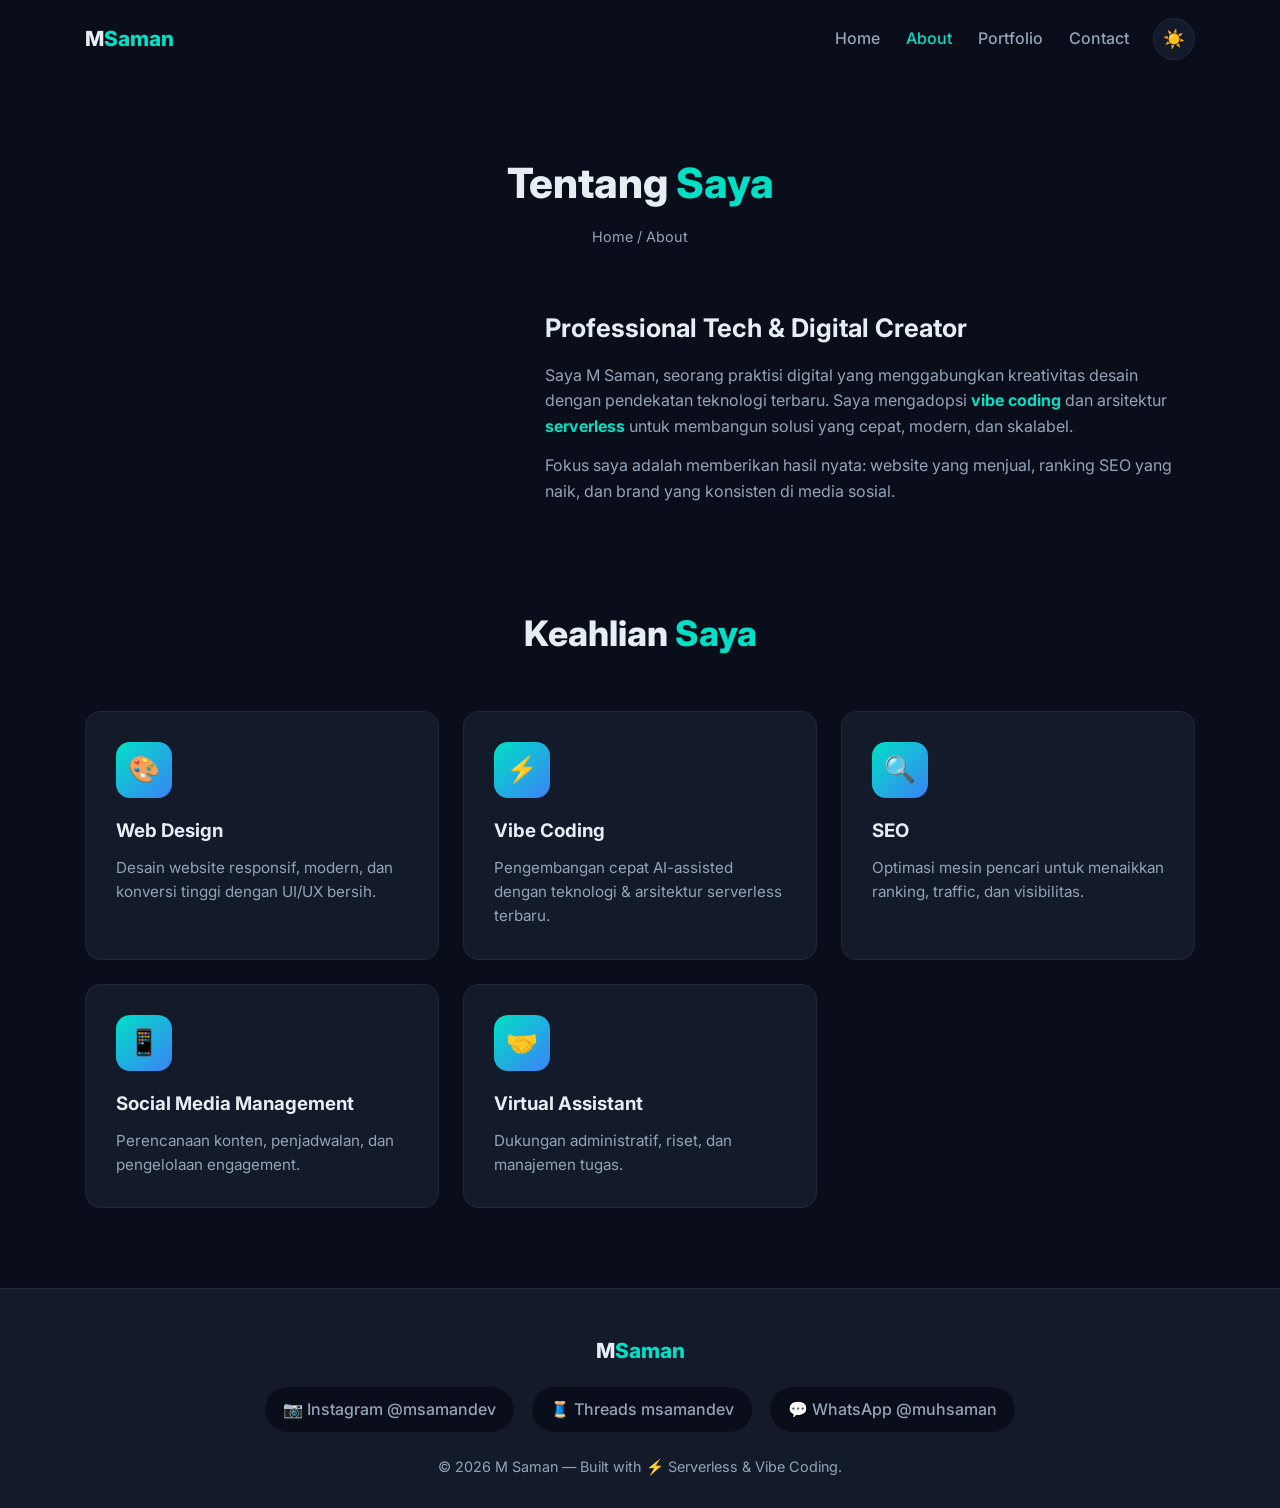
==== about.html @ eefe5e1c "Create about.html" ====
<!DOCTYPE html>
<html lang="id" data-theme="dark">
<head>
  <meta charset="UTF-8" />
  <meta name="viewport" content="width=device-width, initial-scale=1.0" />
  <title>M Saman — About</title>
  <meta name="description" content="Tentang M Saman, praktisi digital dengan pendekatan teknologi terbaru." />
  <link rel="preconnect" href="https://fonts.googleapis.com" />
  <link href="https://fonts.googleapis.com/css2?family=Inter:wght@400;500;600;700;800&display=swap" rel="stylesheet" />
  <link rel="stylesheet" href="css/style.css" />
</head>
<body>
  <header id="header">
    <div class="container">
      <nav>
        <div class="logo">M<span>Saman</span></div>
        <div class="nav-right">
          <div class="nav-links" id="navLinks">
            <a href="index.html">Home</a>
            <a href="about.html" class="active">About</a>
            <a href="portfolio.html">Portfolio</a>
            <a href="contact.html">Contact</a>
          </div>
          <button class="theme-btn" id="themeBtn" aria-label="Toggle theme">☀️</button>
          <div class="hamburger" id="hamburger"><span></span><span></span><span></span></div>
        </div>
      </nav>
    </div>
  </header>

  <div class="page-head">
    <h1>Tentang <span class="accent">Saya</span></h1>
    <p class="crumb"><a href="index.html">Home</a> / About</p>
  </div>

  <section style="padding-top:20px;">
    <div class="container">
      <div class="about">
        <img class="reveal" src="images/vibecoding.jpg" alt="Vibe Coding Workspace" loading="lazy" />
        <div class="txt reveal">
          <h3>Professional Tech & Digital Creator</h3>
          <p>Saya M Saman, seorang praktisi digital yang menggabungkan kreativitas desain dengan pendekatan teknologi terbaru. Saya mengadopsi <b class="accent">vibe coding</b> dan arsitektur <b class="accent">serverless</b> untuk membangun solusi yang cepat, modern, dan skalabel.</p>
          <p style="margin-top:14px;">Fokus saya adalah memberikan hasil nyata: website yang menjual, ranking SEO yang naik, dan brand yang konsisten di media sosial.</p>
        </div>
      </div>
    </div>
  </section>

  <!-- SKILLS DETAIL -->
  <section style="padding-top:20px;">
    <div class="container">
      <div class="sec-title reveal"><h2>Keahlian <span class="accent">Saya</span></h2></div>
      <div class="grid">
        <div class="card reveal"><div class="icon">🎨</div><h3>Web Design</h3><p>Desain website responsif, modern, dan konversi tinggi dengan UI/UX bersih.</p></div>
        <div class="card reveal"><div class="icon">⚡</div><h3>Vibe Coding</h3><p>Pengembangan cepat AI-assisted dengan teknologi & arsitektur serverless terbaru.</p></div>
        <div class="card reveal"><div class="icon">🔍</div><h3>SEO</h3><p>Optimasi mesin pencari untuk menaikkan ranking, traffic, dan visibilitas.</p></div>
        <div class="card reveal"><div class="icon">📱</div><h3>Social Media Management</h3><p>Perencanaan konten, penjadwalan, dan pengelolaan engagement.</p></div>
        <div class="card reveal"><div class="icon">🤝</div><h3>Virtual Assistant</h3><p>Dukungan administratif, riset, dan manajemen tugas.</p></div>
      </div>
    </div>
  </section>

  <footer>
    <div class="container">
      <div class="logo" style="margin-bottom:18px;">M<span class="accent">Saman</span></div>
      <div class="socials">
        <a href="https://instagram.com/msamandev" target="_blank">📷 Instagram @msamandev</a>
        <a href="https://www.threads.net/@msamandev" target="_blank">🧵 Threads msamandev</a>
        <a href="https://wa.me/62xxxxxxxxxx" target="_blank">💬 WhatsApp @muhsaman</a>
      </div>
      <p class="copy">© <span id="year"></span> M Saman — Built with ⚡ Serverless & Vibe Coding.</p>
    </div>
  </footer>

  <script src="js/main.js"></script>
</body>
</html>
---- css/style.css ----
:root{
  --bg:#0A0E1A; --surface:#131A2A; --teal:#00E0C6;
  --blue:#3B82F6; --text:#E6EDF3; --muted:#94A3B8;
  --border:rgba(255,255,255,.06); --shadow:rgba(0,0,0,.5);
  --radius:16px;
}
/* LIGHT MODE */
[data-theme="light"]{
  --bg:#F4F7FB; --surface:#FFFFFF; --teal:#0EA5A4;
  --blue:#2563EB; --text:#0F172A; --muted:#5B6472;
  --border:rgba(0,0,0,.08); --shadow:rgba(0,0,0,.12);
}

*{margin:0;padding:0;box-sizing:border-box;}
html{scroll-behavior:smooth;}
body{font-family:'Inter',sans-serif;background:var(--bg);color:var(--text);
  line-height:1.6;overflow-x:hidden;transition:background .4s,color .4s;}
a{text-decoration:none;color:inherit;}
img{max-width:100%;}
.container{max-width:1150px;margin:0 auto;padding:0 20px;}
section{padding:80px 0;}
.accent{color:var(--teal);}

/* NAVBAR */
header{position:fixed;top:0;width:100%;z-index:1000;transition:.3s;}
header.scrolled{background:color-mix(in srgb,var(--bg) 85%,transparent);
  backdrop-filter:blur(12px);box-shadow:0 4px 20px var(--shadow);}
nav{display:flex;justify-content:space-between;align-items:center;padding:18px 0;}
.logo{font-weight:800;font-size:1.3rem;}
.logo span{color:var(--teal);}
.nav-right{display:flex;align-items:center;gap:24px;}
.nav-links{display:flex;gap:26px;}
.nav-links a{color:var(--muted);font-weight:500;transition:.2s;}
.nav-links a:hover,.nav-links a.active{color:var(--teal);}

/* THEME TOGGLE */
.theme-btn{background:var(--surface);border:1px solid var(--border);cursor:pointer;
  width:42px;height:42px;border-radius:50%;display:flex;align-items:center;
  justify-content:center;font-size:1.1rem;transition:.3s;color:var(--text);}
.theme-btn:hover{border-color:var(--teal);transform:rotate(20deg);}

.hamburger{display:none;flex-direction:column;gap:5px;cursor:pointer;}
.hamburger span{width:26px;height:3px;background:var(--text);border-radius:3px;transition:.3s;}

/* PAGE HEADER (sub pages) */
.page-head{padding-top:150px;padding-bottom:40px;text-align:center;}
.page-head h1{font-size:2.6rem;font-weight:800;}
.page-head p{color:var(--muted);margin-top:8px;}
.crumb{color:var(--muted);font-size:.9rem;margin-top:6px;}
.crumb a:hover{color:var(--teal);}

/* HERO */
.hero{display:flex;align-items:center;min-height:100vh;gap:50px;flex-wrap:wrap;padding-top:110px;}
.hero-text{flex:1;min-width:300px;}
.hero-text h1{font-size:3rem;font-weight:800;line-height:1.15;margin-bottom:16px;}
.hero-text .role{font-size:1.4rem;color:var(--teal);font-weight:600;min-height:34px;margin-bottom:14px;}
.hero-text p{color:var(--muted);max-width:520px;margin-bottom:28px;}
.hero-img{flex:0 0 320px;display:flex;justify-content:center;}
.hero-img img{width:300px;height:300px;object-fit:cover;border-radius:50%;
  border:4px solid var(--teal);box-shadow:0 0 45px rgba(0,224,198,.35);}

.btn{display:inline-block;padding:13px 30px;border-radius:50px;font-weight:600;transition:.3s;cursor:pointer;}
.btn-primary{background:linear-gradient(135deg,var(--teal),var(--blue));color:#04121a;}
.btn-primary:hover{transform:translateY(-3px);box-shadow:0 10px 25px rgba(0,224,198,.35);}
.btn-ghost{border:1px solid var(--muted);color:var(--text);margin-left:12px;}
.btn-ghost:hover{border-color:var(--teal);color:var(--teal);}

/* SECTION TITLE */
.sec-title{text-align:center;margin-bottom:50px;}
.sec-title h2{font-size:2.2rem;font-weight:800;}
.sec-title p{color:var(--muted);margin-top:8px;}

/* ABOUT */
.about{display:flex;gap:40px;flex-wrap:wrap;align-items:center;}
.about img{flex:1;min-width:280px;max-width:420px;border-radius:var(--radius);box-shadow:0 20px 40px var(--shadow);}
.about .txt{flex:1;min-width:280px;color:var(--muted);}
.about .txt h3{color:var(--text);font-size:1.6rem;margin-bottom:14px;}

/* GRID / CARDS */
.grid{display:grid;grid-template-columns:repeat(auto-fit,minmax(260px,1fr));gap:24px;}
.card{background:var(--surface);padding:30px;border-radius:var(--radius);border:1px solid var(--border);transition:.3s;}
.card:hover{transform:translateY(-8px);border-color:var(--teal);box-shadow:0 15px 35px rgba(0,224,198,.12);}
.card .icon{width:56px;height:56px;border-radius:14px;background:linear-gradient(135deg,var(--teal),var(--blue));
  display:flex;align-items:center;justify-content:center;font-size:1.6rem;margin-bottom:18px;}
.card h3{margin-bottom:10px;}
.card p{color:var(--muted);font-size:.95rem;}

/* PORTFOLIO */
.portfolio-grid{display:grid;grid-template-columns:repeat(auto-fit,minmax(300px,1fr));gap:24px;}
.project{position:relative;border-radius:var(--radius);overflow:hidden;background:var(--surface);border:1px solid var(--border);}
.project img{width:100%;height:220px;object-fit:cover;display:block;transition:.4s;}
.project:hover img{transform:scale(1.08);}
.project .info{padding:18px;}
.project .info span{color:var(--teal);font-size:.8rem;font-weight:600;text-transform:uppercase;letter-spacing:1px;}
.project .info h3{margin-top:6px;font-size:1.1rem;}
.project .info p{color:var(--muted);font-size:.9rem;margin-top:6px;}

/* CONTACT */
.contact-box{background:linear-gradient(135deg,rgba(0,224,198,.08),rgba(59,130,246,.08));
  border:1px solid rgba(0,224,198,.2);border-radius:24px;padding:45px 35px;}
.form-group{margin-bottom:18px;}
.form-group label{display:block;margin-bottom:6px;font-weight:500;font-size:.95rem;}
.form-group input,.form-group textarea{width:100%;padding:13px 16px;border-radius:12px;
  background:var(--bg);border:1px solid var(--border);color:var(--text);font-family:inherit;font-size:.95rem;}
.form-group input:focus,.form-group textarea:focus{outline:none;border-color:var(--teal);}
.contact-wrap{display:grid;grid-template-columns:1fr 1fr;gap:40px;align-items:start;}
.info-item{display:flex;gap:14px;align-items:center;margin-bottom:22px;}
.info-item .ic{width:48px;height:48px;border-radius:12px;background:var(--surface);border:1px solid var(--border);
  display:flex;align-items:center;justify-content:center;font-size:1.3rem;}
.info-item h4{font-size:1rem;} .info-item p{color:var(--muted);font-size:.9rem;}

/* FOOTER */
footer{background:var(--surface);padding:45px 0 30px;text-align:center;border-top:1px solid var(--border);}
.socials{display:flex;justify-content:center;gap:16px;margin-bottom:22px;flex-wrap:wrap;}
.socials a{display:flex;align-items:center;gap:8px;background:var(--bg);padding:10px 18px;border-radius:50px;
  color:var(--muted);font-weight:500;transition:.3s;border:1px solid var(--border);}
.socials a:hover{color:var(--teal);border-color:var(--teal);transform:translateY(-3px);}
footer .copy{color:var(--muted);font-size:.9rem;}

/* REVEAL */
.reveal{opacity:0;transform:translateY(40px);transition:.7s ease;}
.reveal.show{opacity:1;transform:translateY(0);}

/* RESPONSIVE */
@media(max-width:820px){
  .hamburger{display:flex;}
  .nav-links{position:fixed;top:0;right:-100%;height:100vh;width:70%;background:var(--surface);
    flex-direction:column;justify-content:center;align-items:center;gap:34px;transition:.4s;z-index:999;}
  .nav-links.open{right:0;}
  .hero-text h1{font-size:2.2rem;}
  .btn-ghost{margin-left:0;margin-top:10px;}
  .contact-wrap{grid-template-columns:1fr;}
}
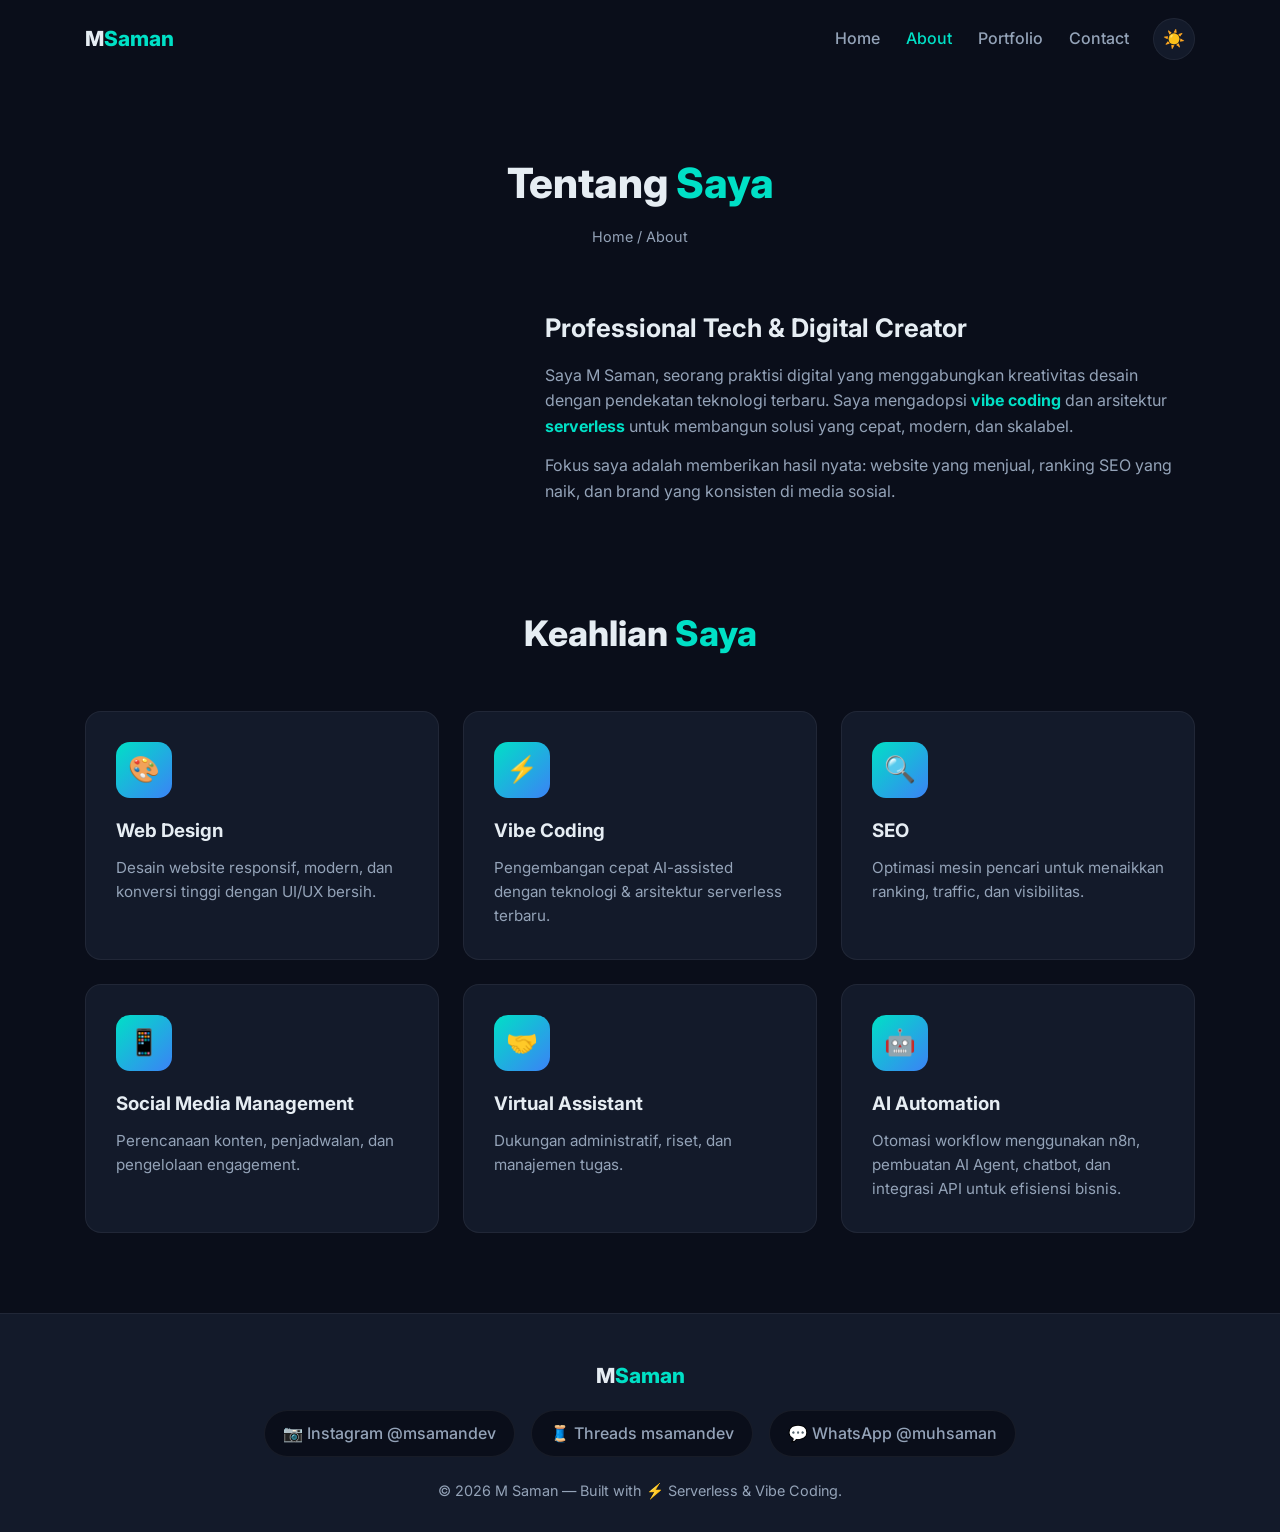
==== commit 04fc64ae: "Update about.html" ====
--- a/about.html
+++ b/about.html
@@ -56,6 +56,7 @@
         <div class="card reveal"><div class="icon">🔍</div><h3>SEO</h3><p>Optimasi mesin pencari untuk menaikkan ranking, traffic, dan visibilitas.</p></div>
         <div class="card reveal"><div class="icon">📱</div><h3>Social Media Management</h3><p>Perencanaan konten, penjadwalan, dan pengelolaan engagement.</p></div>
         <div class="card reveal"><div class="icon">🤝</div><h3>Virtual Assistant</h3><p>Dukungan administratif, riset, dan manajemen tugas.</p></div>
+        <div class="card reveal"><div class="icon">🤖</div><h3>AI Automation</h3><p>Otomasi workflow menggunakan n8n, pembuatan AI Agent, chatbot, dan integrasi API untuk efisiensi bisnis.</p></div>
       </div>
     </div>
   </section>
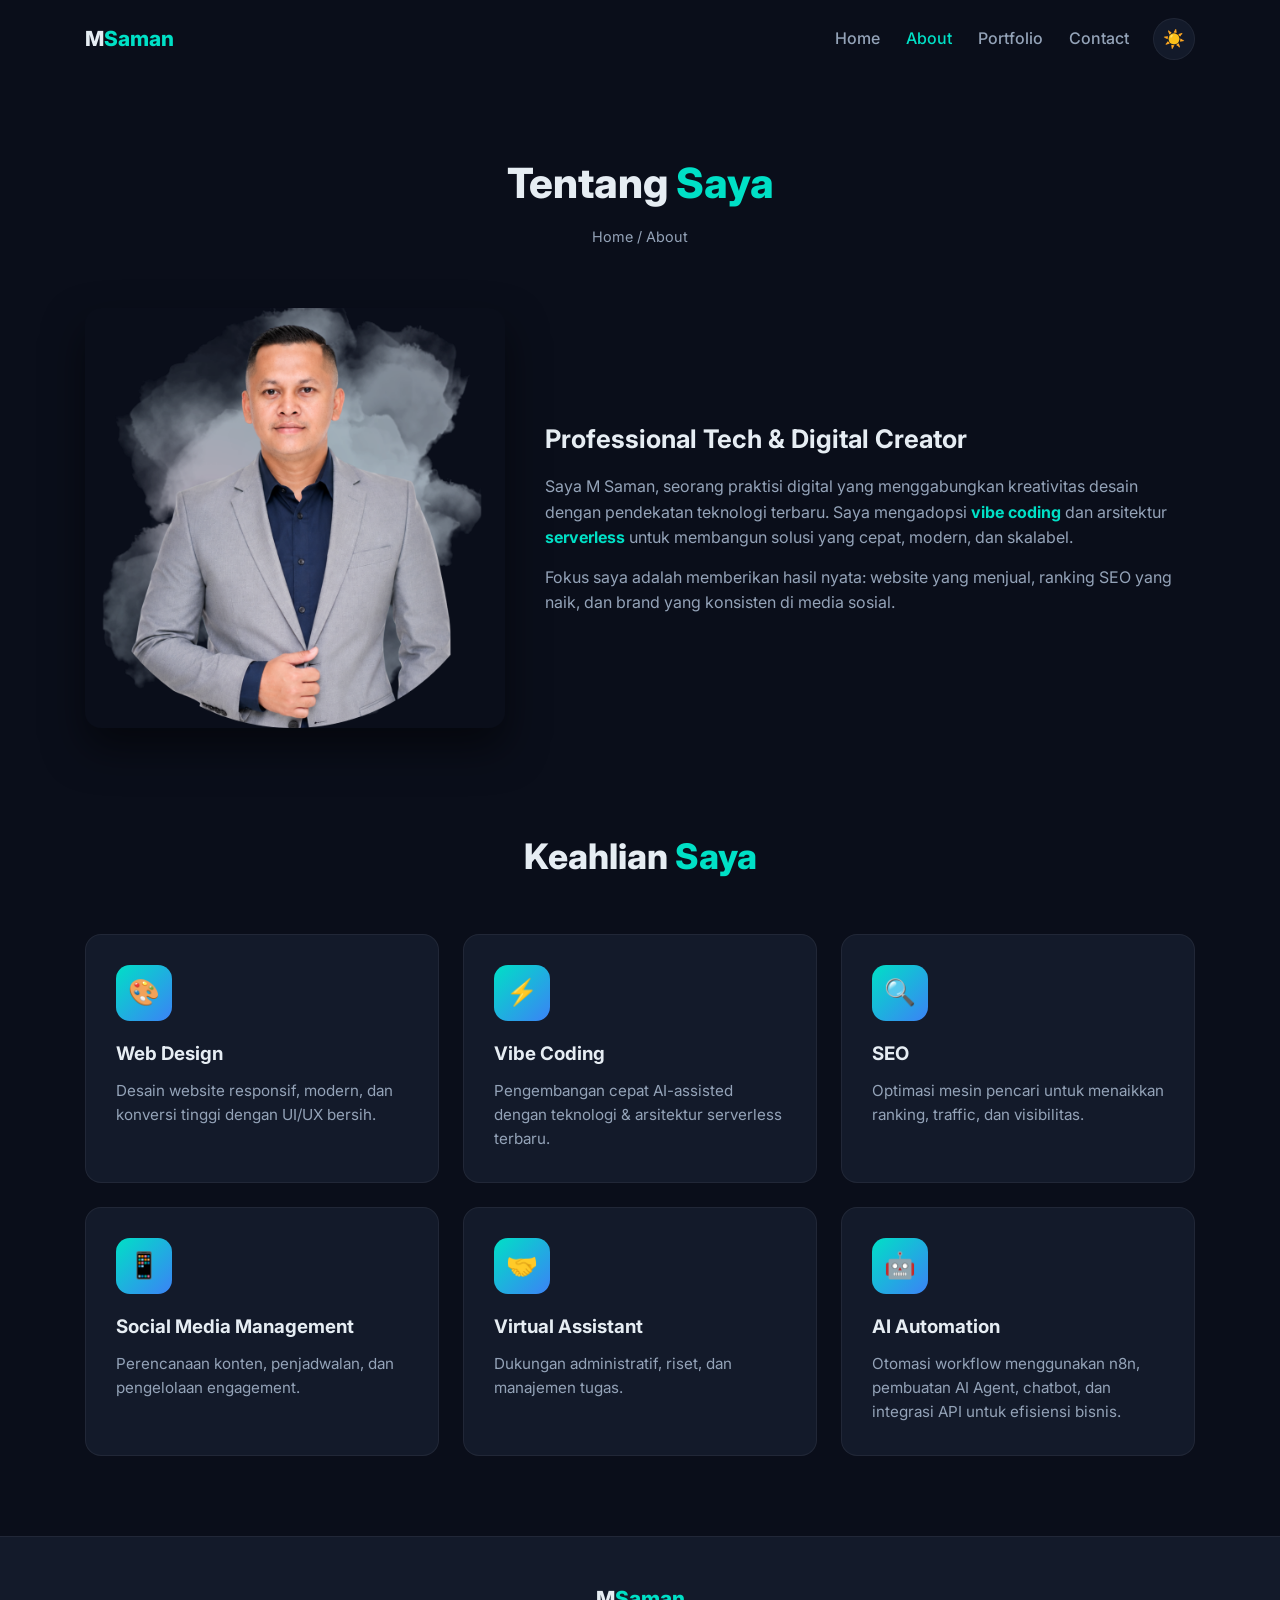
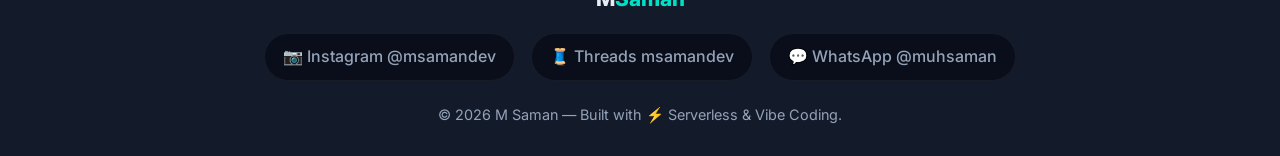
==== commit ea4f1310: "Update about.html" ====
--- a/about.html
+++ b/about.html
@@ -36,7 +36,7 @@
   <section style="padding-top:20px;">
     <div class="container">
       <div class="about">
-        <img class="reveal" src="images/vibecoding.jpg" alt="Vibe Coding Workspace" loading="lazy" />
+        <img class="reveal" src="images/profile.png" alt="Vibe Coding Workspace" loading="lazy" />
         <div class="txt reveal">
           <h3>Professional Tech & Digital Creator</h3>
           <p>Saya M Saman, seorang praktisi digital yang menggabungkan kreativitas desain dengan pendekatan teknologi terbaru. Saya mengadopsi <b class="accent">vibe coding</b> dan arsitektur <b class="accent">serverless</b> untuk membangun solusi yang cepat, modern, dan skalabel.</p>
@@ -67,7 +67,7 @@
       <div class="socials">
         <a href="https://instagram.com/msamandev" target="_blank">📷 Instagram @msamandev</a>
         <a href="https://www.threads.net/@msamandev" target="_blank">🧵 Threads msamandev</a>
-        <a href="https://wa.me/62xxxxxxxxxx" target="_blank">💬 WhatsApp @muhsaman</a>
+        <a href="https://wa.me/6285669570492" target="_blank">💬 WhatsApp @muhsaman</a>
       </div>
       <p class="copy">© <span id="year"></span> M Saman — Built with ⚡ Serverless & Vibe Coding.</p>
     </div>
